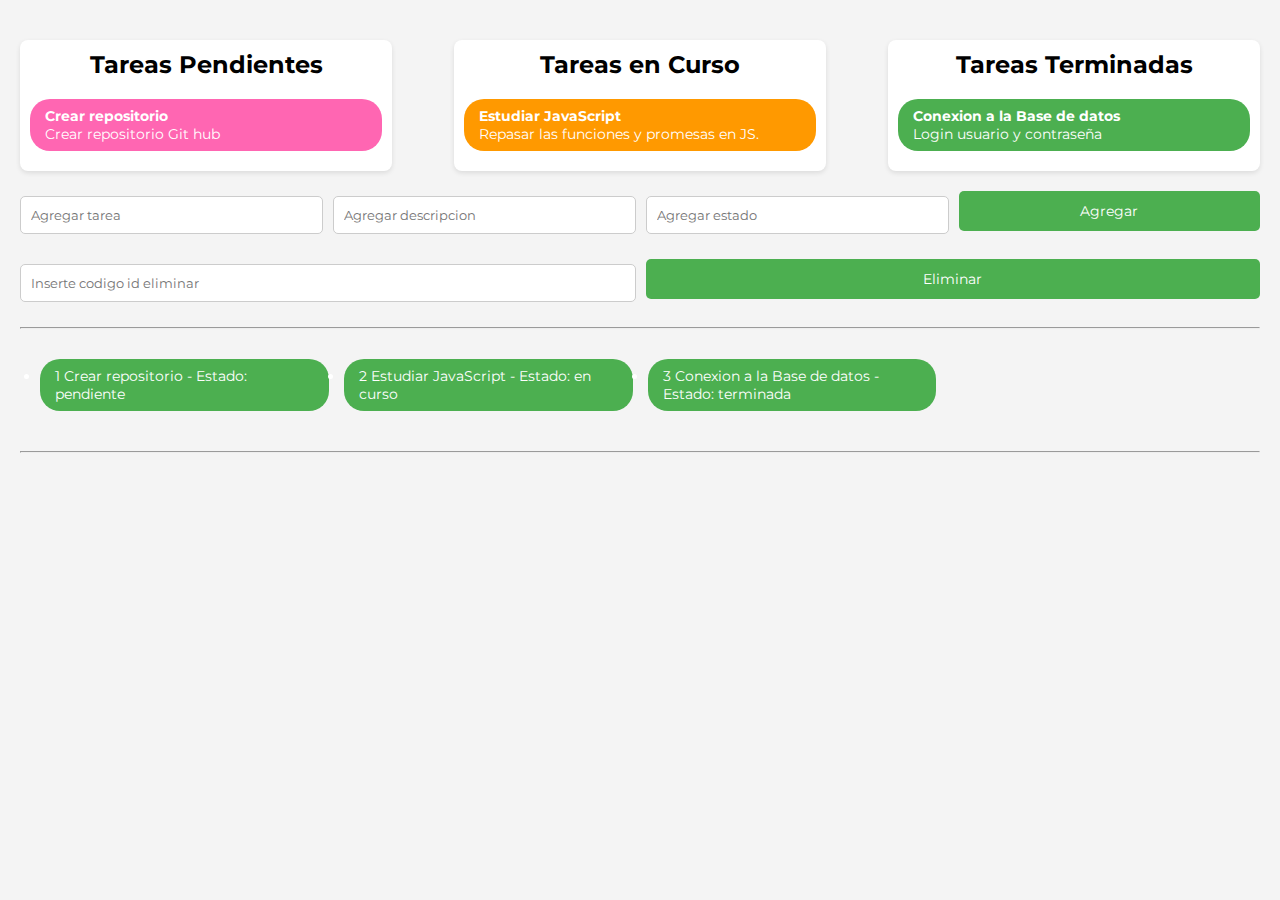
==== index.html @ 437a20ca "Renombrado manager.html a index.html" ====
<!DOCTYPE html>
<html lang="pt-br">

<head>
    <meta charset="UTF-8">
    <meta name="viewport" content="width=device-width, initial-scale=1.0">
    <link rel="preconnect" href="https://fonts.googleapis.com">
    <link rel="preconnect" href="https://fonts.gstatic.com" crossorigin>
    <link href="https://fonts.googleapis.com/css2?family=Chakra+Petch:wght@700&family=Inter:wght@400;700&display=swap"
        rel="stylesheet">
    <link rel="stylesheet" href="panel.css">
    <title></title>
</head>

<body>

    <div class="container">
        <div class="column" id="pendientes">
            <h2 class="texto-destacado">Tareas Pendientes</h2>
            <ul id="pendientesLista">
                <!-- Aquí van las tareas pendientes -->
            </ul>
        </div>
        <div class="column" id="enCurso">
            <h2>Tareas en Curso</h2>
            <ul id="enCursoLista">
                <!-- Aquí van las tareas en curso -->
            </ul>
        </div>
        <div class="column" id="terminadas">
            <h2>Tareas Terminadas</h2>
            <ul id="terminadasLista">
                <!-- Aquí van las tareas terminadas -->
            </ul>
        </div>
    </div>
    <!-- Formulario para agregar tareas -->
    <div class="formulario">
        <input type="text" id="titulo" placeholder="Agregar tarea">
        <input type="text" id="descripcion" placeholder="Agregar descripcion">
        <input type="text" id="estado" placeholder="Agregar estado">
        <button class="button" onclick="agregarElemento()">Agregar</button>

    </div>

    <div class="formulario">
        <input type="text" id="ideliminar" placeholder="Inserte codigo id eliminar">

        <button class="button" onclick="eliminarElemento()">Eliminar</button>
    </div>        <p class=""  id="resultadoeliminado"></p>

        <hr>
    <div  class="tablaTareas" id="tablaTareas">
     </div>
    <hr>
    
    <script src="panelcontrol.js"></script>

</body>

</html>
---- panel.css ----
@import url('https://fonts.googleapis.com/css2?family=Krona+One&family=Montserrat:wght@400;600&display=swap');


* {
    margin: 0;
    padding: 0;
    box-sizing: border-box;
    font-family: 'Montserrat', sans-serif;

}

body {
    font-family: 'Montserrat', sans-serif;
    background-color: #f4f4f4;
    padding: 20px;
}

.container {
    display: flex;
    justify-content: space-between;
    margin-top: 20px;
    flex-wrap: wrap;  /* Esto permite que las columnas se envuelvan en pantallas pequeñas */
    gap: 20px; /* Espacio entre las columnas */
}

.column {
    width: 30%;
    background-color: #fff;
    padding: 10px;
    border-radius: 8px;
    box-shadow: 0 2px 5px rgba(0, 0, 0, 0.1);
}

.column h2 {
    text-align: center;
    margin-bottom: 20px;
}


ul {
    width: 100%;  /* La lista ocupará solo el 25% del ancho */
    margin: 0 auto;  /* Centrar la lista horizontalmente */
    padding: 0;
    list-style: none;  /* Eliminar los puntos de la lista */
}



/* Estilo para cada elemento de la lista */
li {
    background-color: #4CAF50;
    color: white;  /* Color de texto */
    padding: 8px 15px;
    border-radius: 20px;  /* Bordes redondeados */
    font-size: 14px;
    cursor: pointer;  /* Cambio de cursor al pasar por encima */
    transition: background-color 0.3s ease; /* Efecto suave */
    margin-bottom: 10px;  /* Separación entre cada ítem */
    gap: 10px; /* Espacio entre los tags (aunque este no es necesario en li) */
}


.formulario {
    display: flex;
    gap: 10px;
    justify-content: center;
    margin-top: 20px;
    margin-bottom: 20px;

}

#nuevaTarea {
    padding: 10px;
    width: 300px;
    border: 1px solid #ccc;
    border-radius: 5px;
}

.button {
    padding: 10px;
    background-color: #4CAF50;
    color: white;
    border: none;
    border-radius: 5px;
    cursor: pointer;
    font-size: 14px;
    height: 40px;


}

button:hover {
    background-color: #45a049;
}


.tablaTareas{
    padding: 10px;
    border-radius: 5px;
    margin: 10px 0;
    font-size: 16px;
    color: white;;

}

.pendiente {
    background-color: #ff66b2;  /* Color rosado */
}

.en-curso {
    background-color: #ff9900;  /* Color naranja */
}

.terminada {
    background-color: #4CAF50;  /* Color verde */
}

/* Contenedor principal que maneja el layout */
.container {
    display: flex;
    justify-content: space-between;
    margin-top: 20px;
    gap: 20px;
    flex-wrap: wrap; /* Las columnas se ajustarán al tamaño disponible */
}

/* Las columnas */
.column {
    width: 30%;  /* Las columnas ocupan el 30% en pantallas grandes */
    padding: 10px;
    box-sizing: border-box; /* Para incluir el padding dentro del tamaño */
}

h2 {
    text-align: center;
    font-size: 24px;
}

input, textarea, select {
    display: block;
    width: 100%;
    margin: 5px 0;
    padding: 10px;
    border-radius: 5px;
    border: 1px solid #ccc;
}

button {
    width: 100%;
    padding: 10px;
    background-color: #4CAF50;
    color: white;
    border: none;
    cursor: pointer;
    font-size: 16px;
    border-radius: 5px;
}

button:hover {
    background-color: #45a049;
}



/* Estilos por estado de la tarea */
.pendiente {
    background-color: #ff66b2;
}

.en-curso {
    background-color: #ff9900;
}

.terminada {
    background-color: #4CAF50;
}

/* Media Queries para pantallas pequeñas (por ejemplo, móviles) */
@media (max-width: 768px) {
    .container {
        flex-direction: column;  /* En pantallas pequeñas, las columnas se apilan */
        align-items: center;     /* Centrar las columnas */
    }

    .column {
        width: 100%;  /* Las columnas ocupan el 100% del ancho en pantallas pequeñas */
        margin-bottom: 20px;  /* Espacio entre columnas */
    }

    h2 {
        font-size: 20px;
    }

    button {
        font-size: 14px;
    }
}

/* Media Queries para pantallas muy pequeñas (móviles pequeños) */
@media (max-width: 480px) {
    .container {
        padding: 10px; /* Reducir padding en pantallas muy pequeñas */
    }

    h2 {
        font-size: 18px;
    }

    button {
        font-size: 12px;
        padding: 8px; /* Reducir tamaño de botones */
    }
}


.tablaTareas {
    display: grid;
    grid-template-columns: repeat(4, 1fr); /* Cuatro columnas en pantallas grandes */
    gap: 15px; /* Espacio entre las columnas */
    padding: 20px;
}

/* En pantallas más pequeñas (máximo 768px de ancho), cambiar a 2 columnas */
@media (max-width: 768px) {
    .tablaTareas {
        grid-template-columns: repeat(2, 1fr); /* Dos columnas */
    }
}

/* En pantallas más pequeñas aún (máximo 480px de ancho), una sola columna */
@media (max-width: 480px) {
    .tablaTareas {
        grid-template-columns: 1fr; /* Una columna */
    }
}

/* Estilo de cada tarea en la tabla */
.tablaTareas .tarea {
    background-color: #f0f0f0;
    padding: 15px;
    border-radius: 8px;
    box-shadow: 0px 4px 6px rgba(0, 0, 0, 0.1);
    text-align: center;
    font-size: 16px;
    transition: transform 0.2s ease;
}

/* Efecto al pasar el ratón sobre la tarea */
.tablaTareas .tarea:hover {
    transform: translateY(-5px);
}




.mensajeEliminacion {
    background-color: #f8d7da;  /* Rosado claro */
    color: #721c24;  /* Texto rojo oscuro para contraste */
    font-size: 16px;  /* Tamaño de fuente ajustable */
    padding: 10px;
    border-radius: 8px;
    margin: 20px auto;
    text-align: center;  /* Centra el texto */
    width: 90%;  /* Ocupa el 90% del ancho en pantallas grandes */
    max-width: 600px;  /* Limita el ancho máximo a 600px */
    box-sizing: border-box;  /* Asegura que el padding no afecte el ancho total */
    font-family: Arial, sans-serif;  /* Fuente de texto */
    display: block;  /* Asegura que sea un bloque (para centrar) */
    transition: opacity 0.3s ease;  /* Agrega una transición suave */
}

@media (max-width: 600px) {
    #mensajeEliminacion {
        font-size: 14px;  /* Reduce el tamaño de fuente en pantallas pequeñas */
        padding: 8px;
    }
}
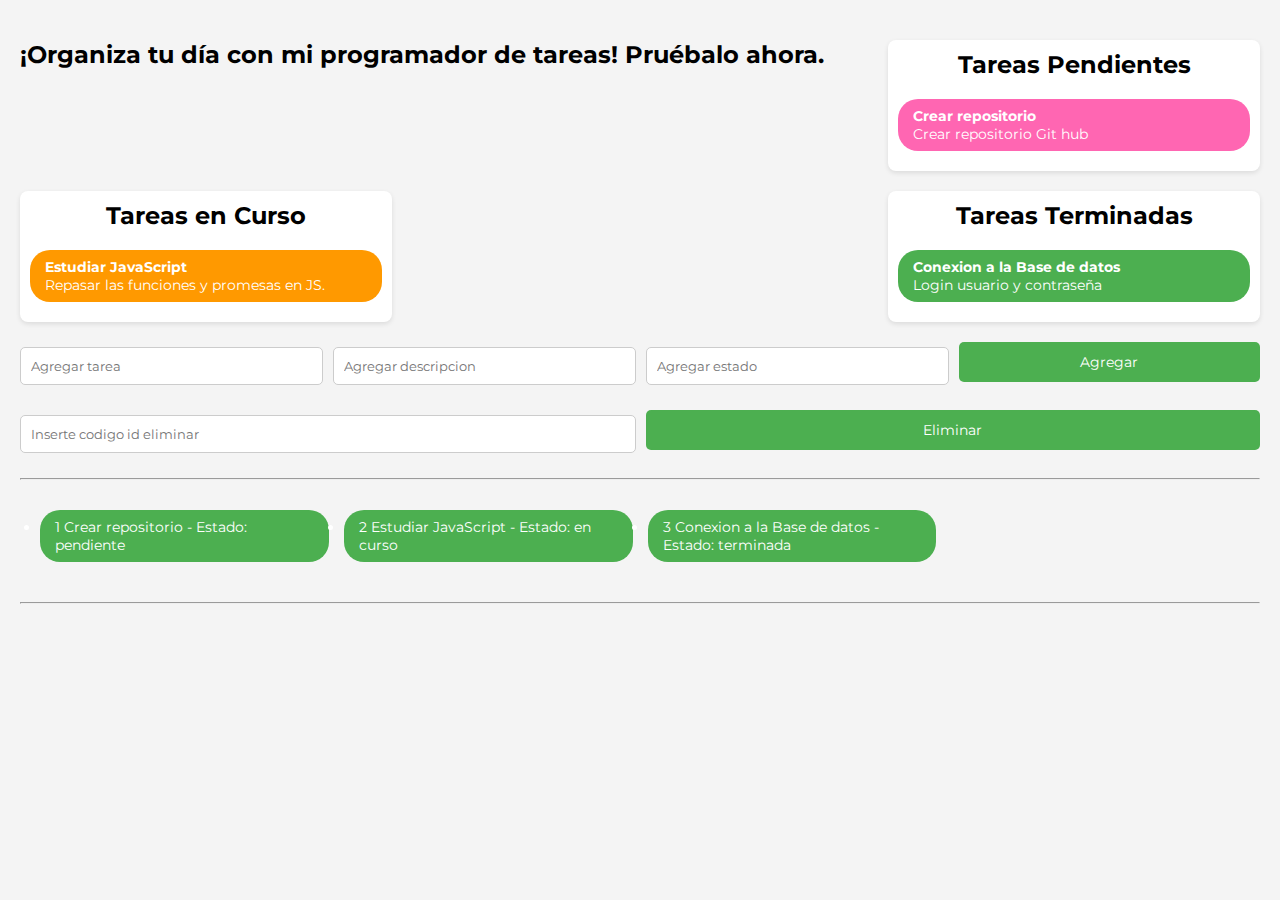
==== commit a8bd6c45: "Update tittle index.html" ====
--- a/index.html
+++ b/index.html
@@ -15,6 +15,8 @@
 <body>
 
     <div class="container">
+         <h2 class="texto-destacado">¡Organiza tu día con mi programador de tareas! Pruébalo ahora.</h2>
+
         <div class="column" id="pendientes">
             <h2 class="texto-destacado">Tareas Pendientes</h2>
             <ul id="pendientesLista">
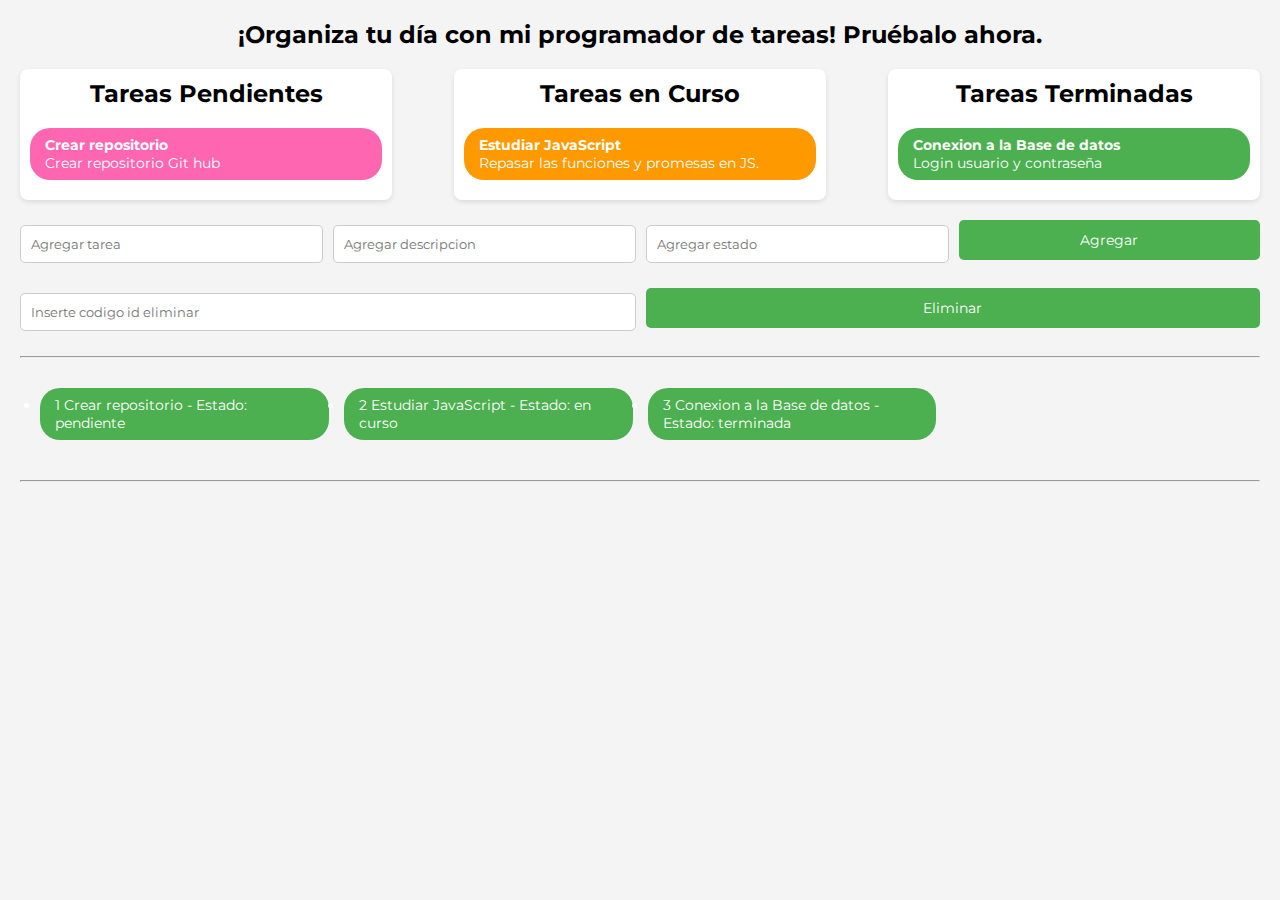
==== commit 3d1d79b9: "Update index.html" ====
--- a/index.html
+++ b/index.html
@@ -13,9 +13,9 @@
 </head>
 
 <body>
-
+      <h2 class="texto-destacado">¡Organiza tu día con mi programador de tareas! Pruébalo ahora.</h2>
     <div class="container">
-         <h2 class="texto-destacado">¡Organiza tu día con mi programador de tareas! Pruébalo ahora.</h2>
+   
 
         <div class="column" id="pendientes">
             <h2 class="texto-destacado">Tareas Pendientes</h2>
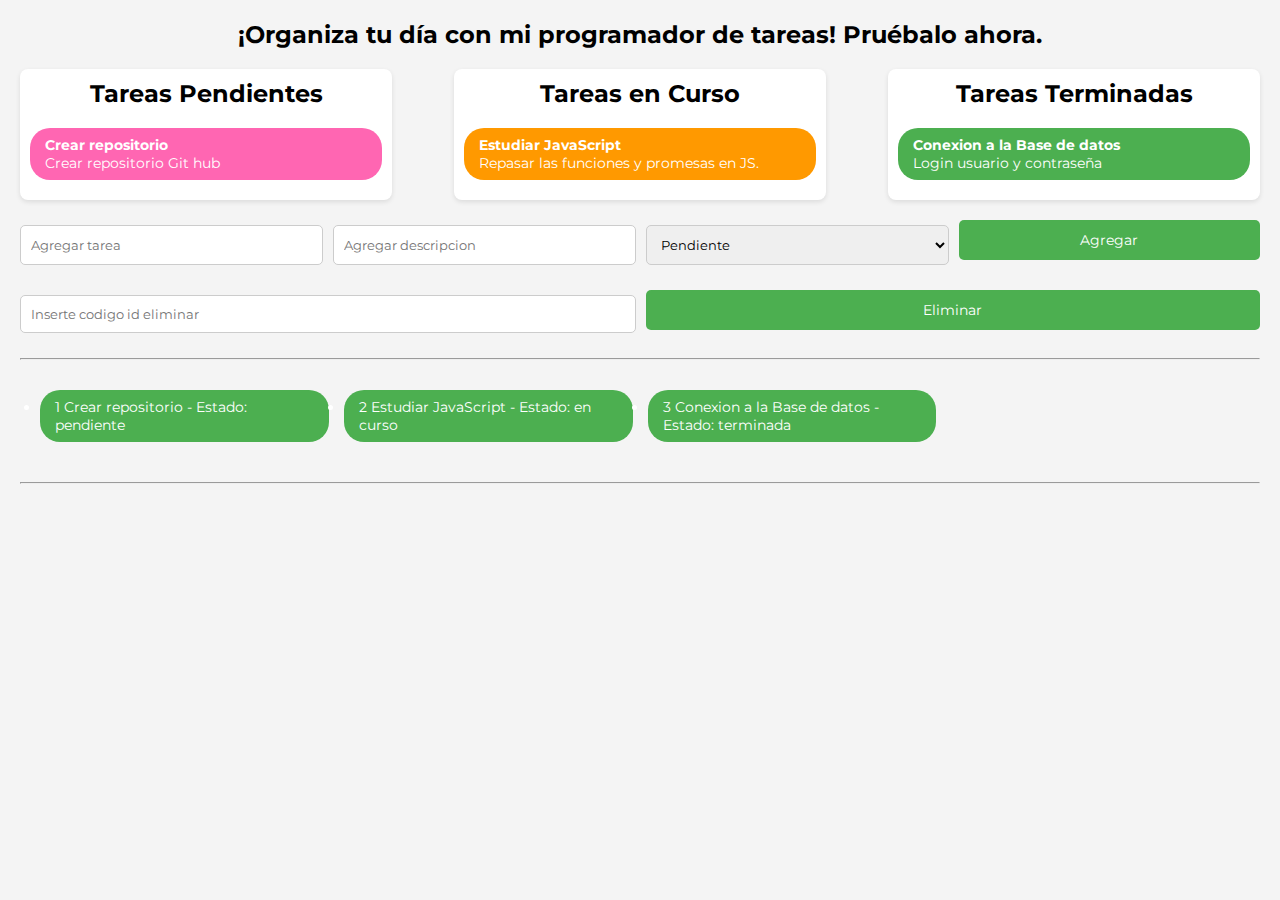
==== commit b5a1a381: "add select option" ====
--- a/index.html
+++ b/index.html
@@ -40,7 +40,12 @@
     <div class="formulario">
         <input type="text" id="titulo" placeholder="Agregar tarea">
         <input type="text" id="descripcion" placeholder="Agregar descripcion">
-        <input type="text" id="estado" placeholder="Agregar estado">
+       
+         <select id="estado">
+        <option value="pendiente">Pendiente</option>
+        <option value="en curso">En curso</option>
+        <option value="terminada">Terminada</option>
+        </select>
         <button class="button" onclick="agregarElemento()">Agregar</button>
 
     </div>
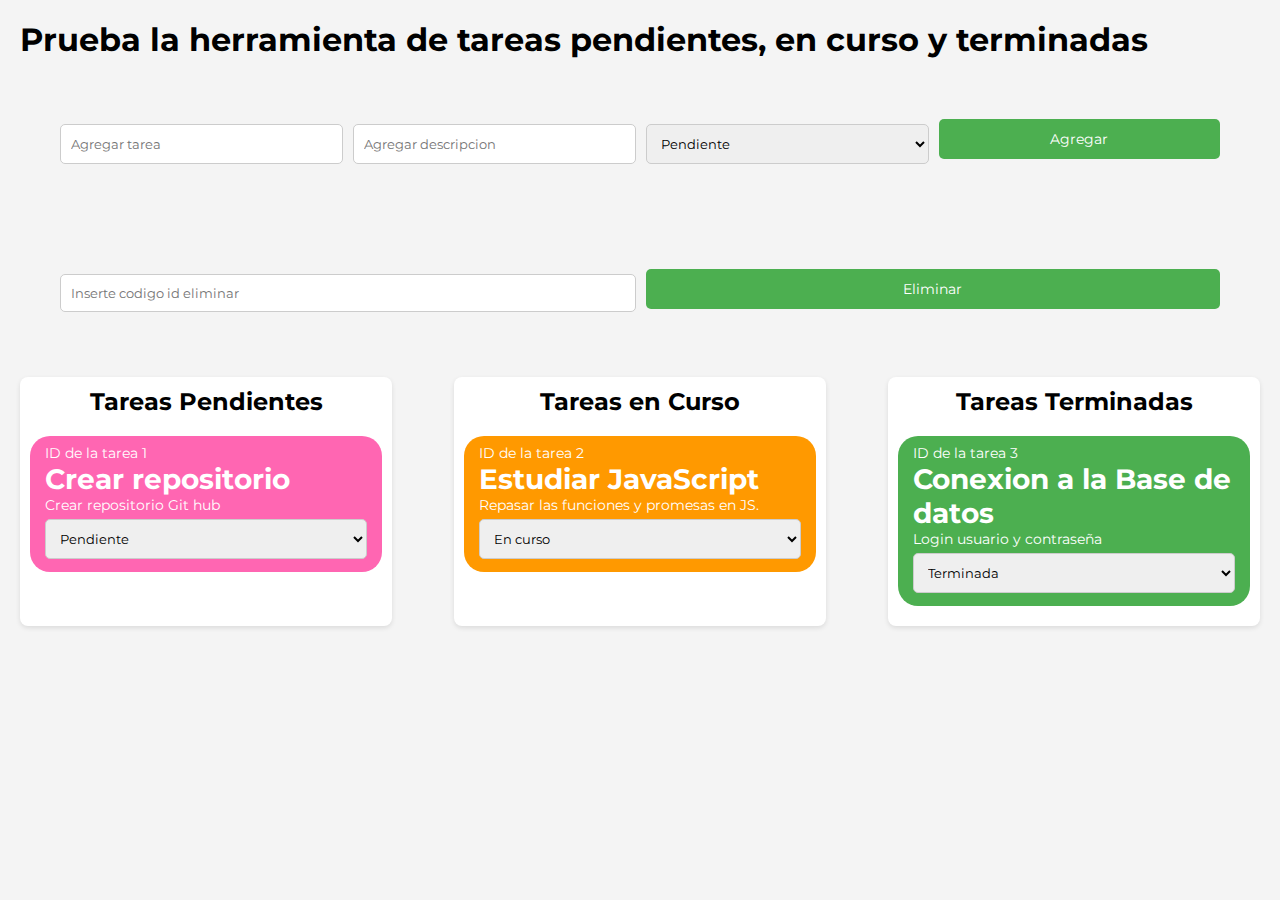
==== commit 3d228ed0: "actualizar perfil" ====
--- a/index.html
+++ b/index.html
@@ -1,69 +1,69 @@
-<!DOCTYPE html>
-<html lang="pt-br">
-
-<head>
-    <meta charset="UTF-8">
-    <meta name="viewport" content="width=device-width, initial-scale=1.0">
-    <link rel="preconnect" href="https://fonts.googleapis.com">
-    <link rel="preconnect" href="https://fonts.gstatic.com" crossorigin>
-    <link href="https://fonts.googleapis.com/css2?family=Chakra+Petch:wght@700&family=Inter:wght@400;700&display=swap"
-        rel="stylesheet">
-    <link rel="stylesheet" href="panel.css">
-    <title></title>
-</head>
-
-<body>
-      <h2 class="texto-destacado">¡Organiza tu día con mi programador de tareas! Pruébalo ahora.</h2>
-    <div class="container">
-   
-
-        <div class="column" id="pendientes">
-            <h2 class="texto-destacado">Tareas Pendientes</h2>
-            <ul id="pendientesLista">
-                <!-- Aquí van las tareas pendientes -->
-            </ul>
-        </div>
-        <div class="column" id="enCurso">
-            <h2>Tareas en Curso</h2>
-            <ul id="enCursoLista">
-                <!-- Aquí van las tareas en curso -->
-            </ul>
-        </div>
-        <div class="column" id="terminadas">
-            <h2>Tareas Terminadas</h2>
-            <ul id="terminadasLista">
-                <!-- Aquí van las tareas terminadas -->
-            </ul>
-        </div>
-    </div>
-    <!-- Formulario para agregar tareas -->
-    <div class="formulario">
-        <input type="text" id="titulo" placeholder="Agregar tarea">
-        <input type="text" id="descripcion" placeholder="Agregar descripcion">
-       
-         <select id="estado">
-        <option value="pendiente">Pendiente</option>
-        <option value="en curso">En curso</option>
-        <option value="terminada">Terminada</option>
-        </select>
-        <button class="button" onclick="agregarElemento()">Agregar</button>
-
-    </div>
-
-    <div class="formulario">
-        <input type="text" id="ideliminar" placeholder="Inserte codigo id eliminar">
-
-        <button class="button" onclick="eliminarElemento()">Eliminar</button>
-    </div>        <p class=""  id="resultadoeliminado"></p>
-
-        <hr>
-    <div  class="tablaTareas" id="tablaTareas">
-     </div>
-    <hr>
-    
-    <script src="panelcontrol.js"></script>
-
-</body>
-
-</html>
-
+<!DOCTYPE html>
+<html lang="pt-br">
+
+<head>
+    <meta charset="UTF-8">
+    <meta name="viewport" content="width=device-width, initial-scale=1.0">
+    <link rel="preconnect" href="https://fonts.googleapis.com">
+    <link rel="preconnect" href="https://fonts.gstatic.com" crossorigin>
+    <link href="https://fonts.googleapis.com/css2?family=Chakra+Petch:wght@700&family=Inter:wght@400;700&display=swap"
+        rel="stylesheet">
+    <link rel="stylesheet" href="panel.css">
+    <title></title>
+</head>
+
+<body>
+
+    <h1>Prueba la herramienta de tareas pendientes, en curso y terminadas</h1>
+   
+    <!-- Formulario para agregar tareas -->
+    <div class="formulario">
+        <input type="text" id="titulo" placeholder="Agregar tarea">
+        <input type="text" id="descripcion" placeholder="Agregar descripcion">
+
+        <select id="estadoTarea">
+            <option value="pendiente">Pendiente</option>
+            <option value="en curso">En curso</option>
+            <option value="terminada">Terminada</option>
+        </select>
+
+        <button class="button" onclick="agregarElemento()">Agregar</button>
+
+    </div>
+            <!-- Formulario para eliminar tareas -->
+    <div class="formulario">
+        <input type="text" id="ideliminar" placeholder="Inserte codigo id eliminar">
+
+        <button class="button" onclick="eliminarElemento()">Eliminar</button>
+    </div>        
+    <p class=""  id="resultadoeliminado"></p>
+
+    <div class="container">
+        <div class="column" id="pendientes">
+            <h2 class="texto-destacado">Tareas Pendientes</h2>
+            <ul id="pendientesLista">
+                <!-- Aquí van las tareas pendientes -->
+            </ul>
+        </div>
+        <div class="column" id="enCurso">
+            <h2>Tareas en Curso</h2>
+            <ul id="enCursoLista">
+                <!-- Aquí van las tareas en curso -->
+            </ul>
+        </div>
+        <div class="column" id="terminadas">
+            <h2>Tareas Terminadas</h2>
+            <ul id="terminadasLista">
+                <!-- Aquí van las tareas terminadas -->
+            </ul>
+        </div>
+    </div>
+
+
+    
+    <script src="panelcontrol.js"></script>
+
+</body>
+
+</html>
+
--- a/panel.css
+++ b/panel.css
@@ -1,277 +1,279 @@
-@import url('https://fonts.googleapis.com/css2?family=Krona+One&family=Montserrat:wght@400;600&display=swap');
-
-
-* {
-    margin: 0;
-    padding: 0;
-    box-sizing: border-box;
-    font-family: 'Montserrat', sans-serif;
-
-}
-
-body {
-    font-family: 'Montserrat', sans-serif;
-    background-color: #f4f4f4;
-    padding: 20px;
-}
-
-.container {
-    display: flex;
-    justify-content: space-between;
-    margin-top: 20px;
-    flex-wrap: wrap;  /* Esto permite que las columnas se envuelvan en pantallas pequeñas */
-    gap: 20px; /* Espacio entre las columnas */
-}
-
-.column {
-    width: 30%;
-    background-color: #fff;
-    padding: 10px;
-    border-radius: 8px;
-    box-shadow: 0 2px 5px rgba(0, 0, 0, 0.1);
-}
-
-.column h2 {
-    text-align: center;
-    margin-bottom: 20px;
-}
-
-
-ul {
-    width: 100%;  /* La lista ocupará solo el 25% del ancho */
-    margin: 0 auto;  /* Centrar la lista horizontalmente */
-    padding: 0;
-    list-style: none;  /* Eliminar los puntos de la lista */
-}
-
-
-
-/* Estilo para cada elemento de la lista */
-li {
-    background-color: #4CAF50;
-    color: white;  /* Color de texto */
-    padding: 8px 15px;
-    border-radius: 20px;  /* Bordes redondeados */
-    font-size: 14px;
-    cursor: pointer;  /* Cambio de cursor al pasar por encima */
-    transition: background-color 0.3s ease; /* Efecto suave */
-    margin-bottom: 10px;  /* Separación entre cada ítem */
-    gap: 10px; /* Espacio entre los tags (aunque este no es necesario en li) */
-}
-
-
-.formulario {
-    display: flex;
-    gap: 10px;
-    justify-content: center;
-    margin-top: 20px;
-    margin-bottom: 20px;
-
-}
-
-#nuevaTarea {
-    padding: 10px;
-    width: 300px;
-    border: 1px solid #ccc;
-    border-radius: 5px;
-}
-
-.button {
-    padding: 10px;
-    background-color: #4CAF50;
-    color: white;
-    border: none;
-    border-radius: 5px;
-    cursor: pointer;
-    font-size: 14px;
-    height: 40px;
-
-
-}
-
-button:hover {
-    background-color: #45a049;
-}
-
-
-.tablaTareas{
-    padding: 10px;
-    border-radius: 5px;
-    margin: 10px 0;
-    font-size: 16px;
-    color: white;;
-
-}
-
-.pendiente {
-    background-color: #ff66b2;  /* Color rosado */
-}
-
-.en-curso {
-    background-color: #ff9900;  /* Color naranja */
-}
-
-.terminada {
-    background-color: #4CAF50;  /* Color verde */
-}
-
-/* Contenedor principal que maneja el layout */
-.container {
-    display: flex;
-    justify-content: space-between;
-    margin-top: 20px;
-    gap: 20px;
-    flex-wrap: wrap; /* Las columnas se ajustarán al tamaño disponible */
-}
-
-/* Las columnas */
-.column {
-    width: 30%;  /* Las columnas ocupan el 30% en pantallas grandes */
-    padding: 10px;
-    box-sizing: border-box; /* Para incluir el padding dentro del tamaño */
-}
-
-h2 {
-    text-align: center;
-    font-size: 24px;
-}
-
-input, textarea, select {
-    display: block;
-    width: 100%;
-    margin: 5px 0;
-    padding: 10px;
-    border-radius: 5px;
-    border: 1px solid #ccc;
-}
-
-button {
-    width: 100%;
-    padding: 10px;
-    background-color: #4CAF50;
-    color: white;
-    border: none;
-    cursor: pointer;
-    font-size: 16px;
-    border-radius: 5px;
-}
-
-button:hover {
-    background-color: #45a049;
-}
-
-
-
-/* Estilos por estado de la tarea */
-.pendiente {
-    background-color: #ff66b2;
-}
-
-.en-curso {
-    background-color: #ff9900;
-}
-
-.terminada {
-    background-color: #4CAF50;
-}
-
-/* Media Queries para pantallas pequeñas (por ejemplo, móviles) */
-@media (max-width: 768px) {
-    .container {
-        flex-direction: column;  /* En pantallas pequeñas, las columnas se apilan */
-        align-items: center;     /* Centrar las columnas */
-    }
-
-    .column {
-        width: 100%;  /* Las columnas ocupan el 100% del ancho en pantallas pequeñas */
-        margin-bottom: 20px;  /* Espacio entre columnas */
-    }
-
-    h2 {
-        font-size: 20px;
-    }
-
-    button {
-        font-size: 14px;
-    }
-}
-
-/* Media Queries para pantallas muy pequeñas (móviles pequeños) */
-@media (max-width: 480px) {
-    .container {
-        padding: 10px; /* Reducir padding en pantallas muy pequeñas */
-    }
-
-    h2 {
-        font-size: 18px;
-    }
-
-    button {
-        font-size: 12px;
-        padding: 8px; /* Reducir tamaño de botones */
-    }
-}
-
-
-.tablaTareas {
-    display: grid;
-    grid-template-columns: repeat(4, 1fr); /* Cuatro columnas en pantallas grandes */
-    gap: 15px; /* Espacio entre las columnas */
-    padding: 20px;
-}
-
-/* En pantallas más pequeñas (máximo 768px de ancho), cambiar a 2 columnas */
-@media (max-width: 768px) {
-    .tablaTareas {
-        grid-template-columns: repeat(2, 1fr); /* Dos columnas */
-    }
-}
-
-/* En pantallas más pequeñas aún (máximo 480px de ancho), una sola columna */
-@media (max-width: 480px) {
-    .tablaTareas {
-        grid-template-columns: 1fr; /* Una columna */
-    }
-}
-
-/* Estilo de cada tarea en la tabla */
-.tablaTareas .tarea {
-    background-color: #f0f0f0;
-    padding: 15px;
-    border-radius: 8px;
-    box-shadow: 0px 4px 6px rgba(0, 0, 0, 0.1);
-    text-align: center;
-    font-size: 16px;
-    transition: transform 0.2s ease;
-}
-
-/* Efecto al pasar el ratón sobre la tarea */
-.tablaTareas .tarea:hover {
-    transform: translateY(-5px);
-}
-
-
-
-
-.mensajeEliminacion {
-    background-color: #f8d7da;  /* Rosado claro */
-    color: #721c24;  /* Texto rojo oscuro para contraste */
-    font-size: 16px;  /* Tamaño de fuente ajustable */
-    padding: 10px;
-    border-radius: 8px;
-    margin: 20px auto;
-    text-align: center;  /* Centra el texto */
-    width: 90%;  /* Ocupa el 90% del ancho en pantallas grandes */
-    max-width: 600px;  /* Limita el ancho máximo a 600px */
-    box-sizing: border-box;  /* Asegura que el padding no afecte el ancho total */
-    font-family: Arial, sans-serif;  /* Fuente de texto */
-    display: block;  /* Asegura que sea un bloque (para centrar) */
-    transition: opacity 0.3s ease;  /* Agrega una transición suave */
-}
-
-@media (max-width: 600px) {
-    #mensajeEliminacion {
-        font-size: 14px;  /* Reduce el tamaño de fuente en pantallas pequeñas */
-        padding: 8px;
-    }
-}
+@import url('https://fonts.googleapis.com/css2?family=Krona+One&family=Montserrat:wght@400;600&display=swap');
+
+
+* {
+    margin: 0;
+    padding: 0;
+    box-sizing: border-box;
+    font-family: 'Montserrat', sans-serif;
+
+}
+
+body {
+    font-family: 'Montserrat', sans-serif;
+    background-color: #f4f4f4;
+    padding: 20px;
+}
+
+.container {
+    display: flex;
+    justify-content: space-between;
+    margin-top: 20px;
+    flex-wrap: wrap;  /* Esto permite que las columnas se envuelvan en pantallas pequeñas */
+    gap: 20px; /* Espacio entre las columnas */
+}
+
+.column {
+    width: 30%;
+    background-color: #fff;
+    padding: 10px;
+    border-radius: 8px;
+    box-shadow: 0 2px 5px rgba(0, 0, 0, 0.1);
+}
+
+.column h2 {
+    text-align: center;
+    margin-bottom: 20px;
+}
+
+
+ul {
+    width: 100%;  /* La lista ocupará solo el 25% del ancho */
+    margin: 0 auto;  /* Centrar la lista horizontalmente */
+    padding: 0;
+    list-style: none;  /* Eliminar los puntos de la lista */
+}
+
+
+
+/* Estilo para cada elemento de la lista */
+li {
+    background-color: #4CAF50;
+    color: white;  /* Color de texto */
+    padding: 8px 15px;
+    border-radius: 20px;  /* Bordes redondeados */
+    font-size: 14px;
+    cursor: pointer;  /* Cambio de cursor al pasar por encima */
+    transition: background-color 0.3s ease; /* Efecto suave */
+    margin-bottom: 10px;  /* Separación entre cada ítem */
+    gap: 10px; /* Espacio entre los tags (aunque este no es necesario en li) */
+}
+
+
+.formulario {
+    display: flex;
+    gap: 10px;
+    justify-content: center;
+    margin-top: 20px;
+    margin-bottom: 20px;
+    padding: 40px;
+
+}
+
+#nuevaTarea {
+    padding: 10px;
+    width: 300px;
+    border: 1px solid #ccc;
+    border-radius: 5px;
+}
+
+.button {
+    padding: 10px;
+    background-color: #4CAF50;
+    color: white;
+    border: none;
+    border-radius: 5px;
+    cursor: pointer;
+    font-size: 14px;
+    height: 40px;
+
+
+}
+
+
+button:hover {
+    background-color: #45a049;
+}
+
+
+.tablaTareas{
+    padding: 10px;
+    border-radius: 5px;
+    margin: 10px 0;
+    font-size: 16px;
+    color: white;;
+
+}
+
+.pendiente {
+    background-color: #ff66b2;  /* Color rosado */
+}
+
+.en-curso {
+    background-color: #ff9900;  /* Color naranja */
+}
+
+.terminada {
+    background-color: #4CAF50;  /* Color verde */
+}
+
+/* Contenedor principal que maneja el layout */
+.container {
+    display: flex;
+    justify-content: space-between;
+    margin-top: 20px;
+    gap: 20px;
+    flex-wrap: wrap; /* Las columnas se ajustarán al tamaño disponible */
+}
+
+/* Las columnas */
+.column {
+    width: 30%;  /* Las columnas ocupan el 30% en pantallas grandes */
+    padding: 10px;
+    box-sizing: border-box; /* Para incluir el padding dentro del tamaño */
+}
+
+h2 {
+    text-align: center;
+    font-size: 24px;
+}
+
+input, textarea, select {
+    display: block;
+    width: 100%;
+    margin: 5px 0;
+    padding: 10px;
+    border-radius: 5px;
+    border: 1px solid #ccc;
+}
+
+button {
+    width: 100%;
+    padding: 10px;
+    background-color: #4CAF50;
+    color: white;
+    border: none;
+    cursor: pointer;
+    font-size: 16px;
+    border-radius: 5px;
+}
+
+button:hover {
+    background-color: #45a049;
+}
+
+
+
+/* Estilos por estado de la tarea */
+.pendiente {
+    background-color: #ff66b2;
+}
+
+.en-curso {
+    background-color: #ff9900;
+}
+
+.terminada {
+    background-color: #4CAF50;
+}
+
+/* Media Queries para pantallas pequeñas (por ejemplo, móviles) */
+@media (max-width: 768px) {
+    .container {
+        flex-direction: column;  /* En pantallas pequeñas, las columnas se apilan */
+        align-items: center;     /* Centrar las columnas */
+    }
+
+    .column {
+        width: 100%;  /* Las columnas ocupan el 100% del ancho en pantallas pequeñas */
+        margin-bottom: 20px;  /* Espacio entre columnas */
+    }
+
+    h2 {
+        font-size: 20px;
+    }
+
+    button {
+        font-size: 14px;
+    }
+}
+
+/* Media Queries para pantallas muy pequeñas (móviles pequeños) */
+@media (max-width: 480px) {
+    .container {
+        padding: 10px; /* Reducir padding en pantallas muy pequeñas */
+    }
+
+    h2 {
+        font-size: 18px;
+    }
+
+    button {
+        font-size: 12px;
+        padding: 8px; /* Reducir tamaño de botones */
+    }
+}
+
+
+.tablaTareas {
+    display: grid;
+    grid-template-columns: repeat(4, 1fr); /* Cuatro columnas en pantallas grandes */
+    gap: 15px; /* Espacio entre las columnas */
+    padding: 20px;
+}
+
+/* En pantallas más pequeñas (máximo 768px de ancho), cambiar a 2 columnas */
+@media (max-width: 768px) {
+    .tablaTareas {
+        grid-template-columns: repeat(2, 1fr); /* Dos columnas */
+    }
+}
+
+/* En pantallas más pequeñas aún (máximo 480px de ancho), una sola columna */
+@media (max-width: 480px) {
+    .tablaTareas {
+        grid-template-columns: 1fr; /* Una columna */
+    }
+}
+
+/* Estilo de cada tarea en la tabla */
+.tablaTareas .tarea {
+    background-color: #f0f0f0;
+    padding: 15px;
+    border-radius: 8px;
+    box-shadow: 0px 4px 6px rgba(0, 0, 0, 0.1);
+    text-align: center;
+    font-size: 16px;
+    transition: transform 0.2s ease;
+}
+
+/* Efecto al pasar el ratón sobre la tarea */
+.tablaTareas .tarea:hover {
+    transform: translateY(-5px);
+}
+
+
+
+
+.mensajeEliminacion {
+    background-color: #f8d7da;  /* Rosado claro */
+    color: #721c24;  /* Texto rojo oscuro para contraste */
+    font-size: 16px;  /* Tamaño de fuente ajustable */
+    padding: 10px;
+    border-radius: 8px;
+    margin: 20px auto;
+    text-align: center;  /* Centra el texto */
+    width: 90%;  /* Ocupa el 90% del ancho en pantallas grandes */
+    max-width: 600px;  /* Limita el ancho máximo a 600px */
+    box-sizing: border-box;  /* Asegura que el padding no afecte el ancho total */
+    font-family: Arial, sans-serif;  /* Fuente de texto */
+    display: block;  /* Asegura que sea un bloque (para centrar) */
+    transition: opacity 0.3s ease;  /* Agrega una transición suave */
+}
+
+@media (max-width: 600px) {
+    #mensajeEliminacion {
+        font-size: 14px;  /* Reduce el tamaño de fuente en pantallas pequeñas */
+        padding: 8px;
+    }
+}
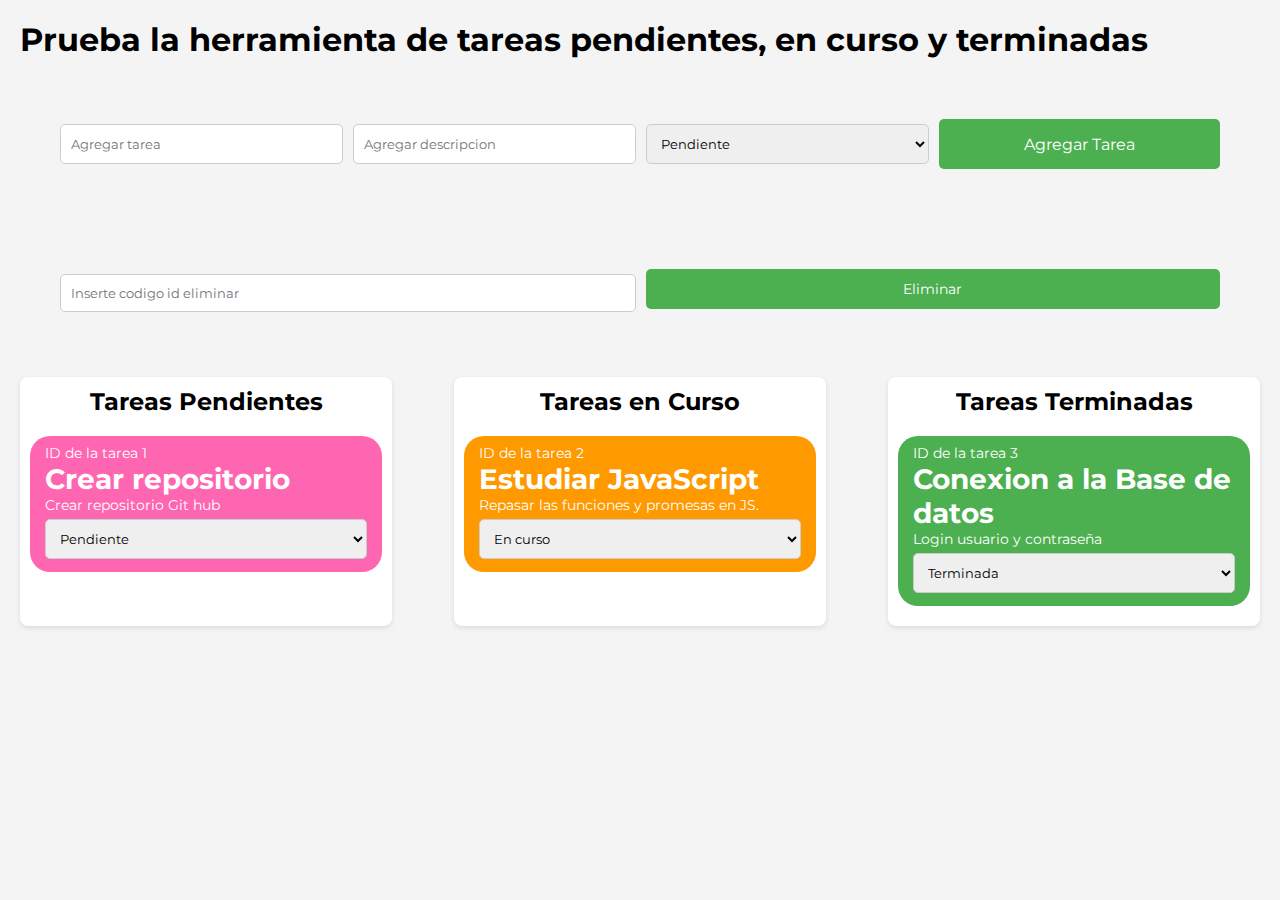
==== commit 30733465: "version 3" ====
--- a/index.html
+++ b/index.html
@@ -21,13 +21,12 @@
         <input type="text" id="titulo" placeholder="Agregar tarea">
         <input type="text" id="descripcion" placeholder="Agregar descripcion">
 
-        <select id="estadoTarea">
+        <select id="estado">
             <option value="pendiente">Pendiente</option>
             <option value="en curso">En curso</option>
             <option value="terminada">Terminada</option>
         </select>
-
-        <button class="button" onclick="agregarElemento()">Agregar</button>
+        <button onclick="agregarElemento()">Agregar Tarea</button>
 
     </div>
             <!-- Formulario para eliminar tareas -->
